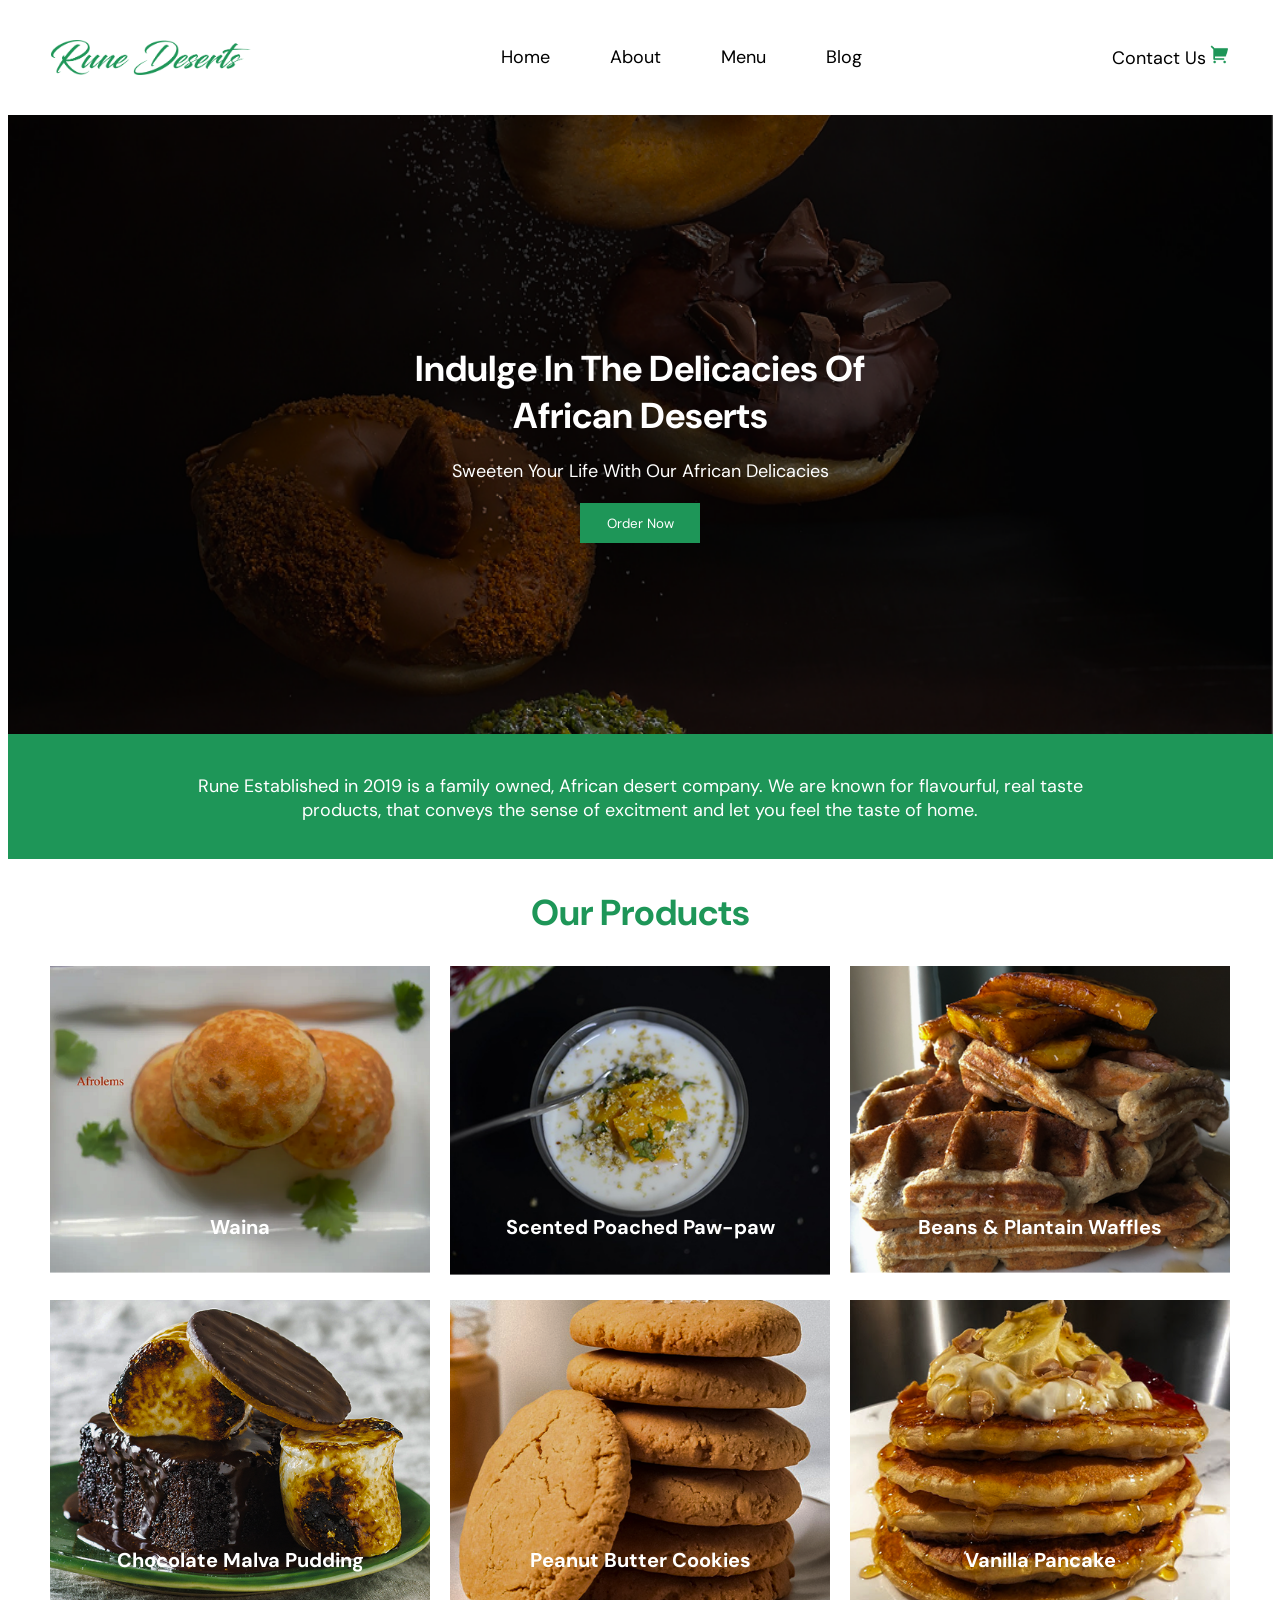
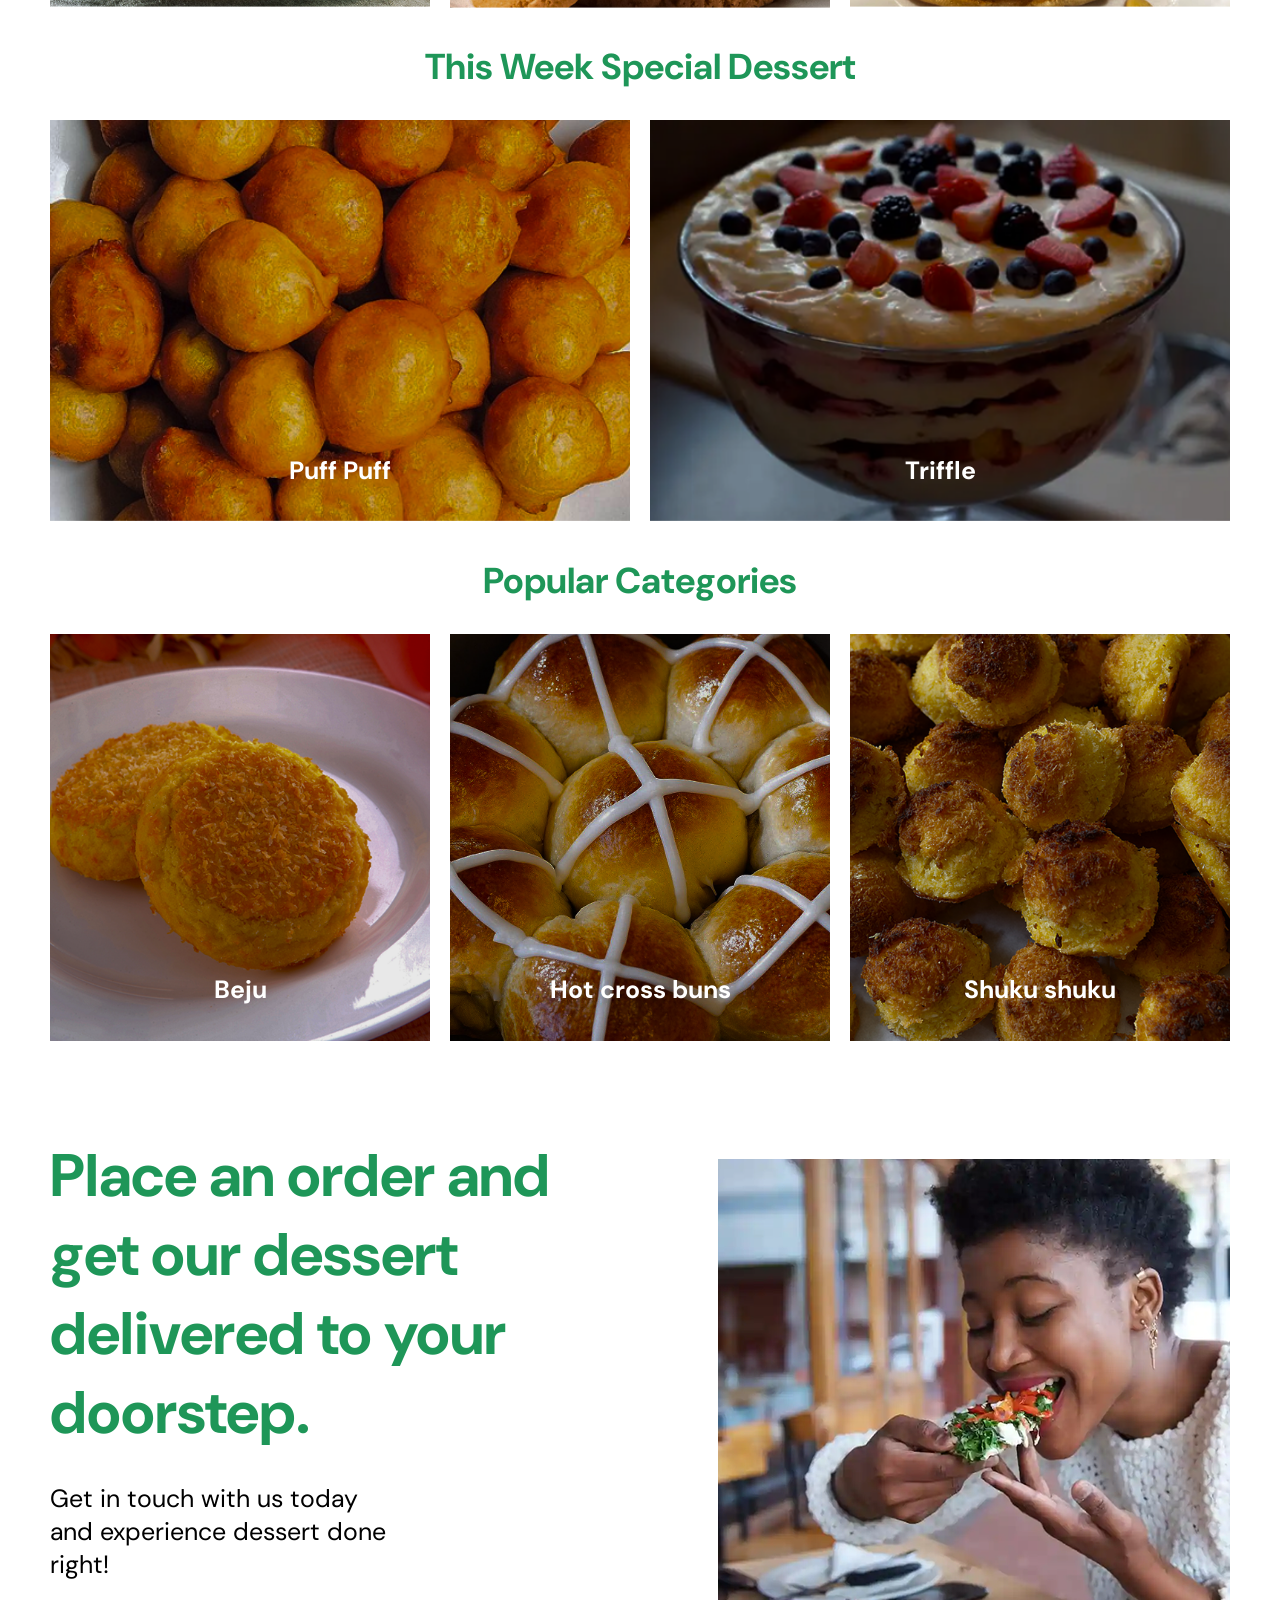
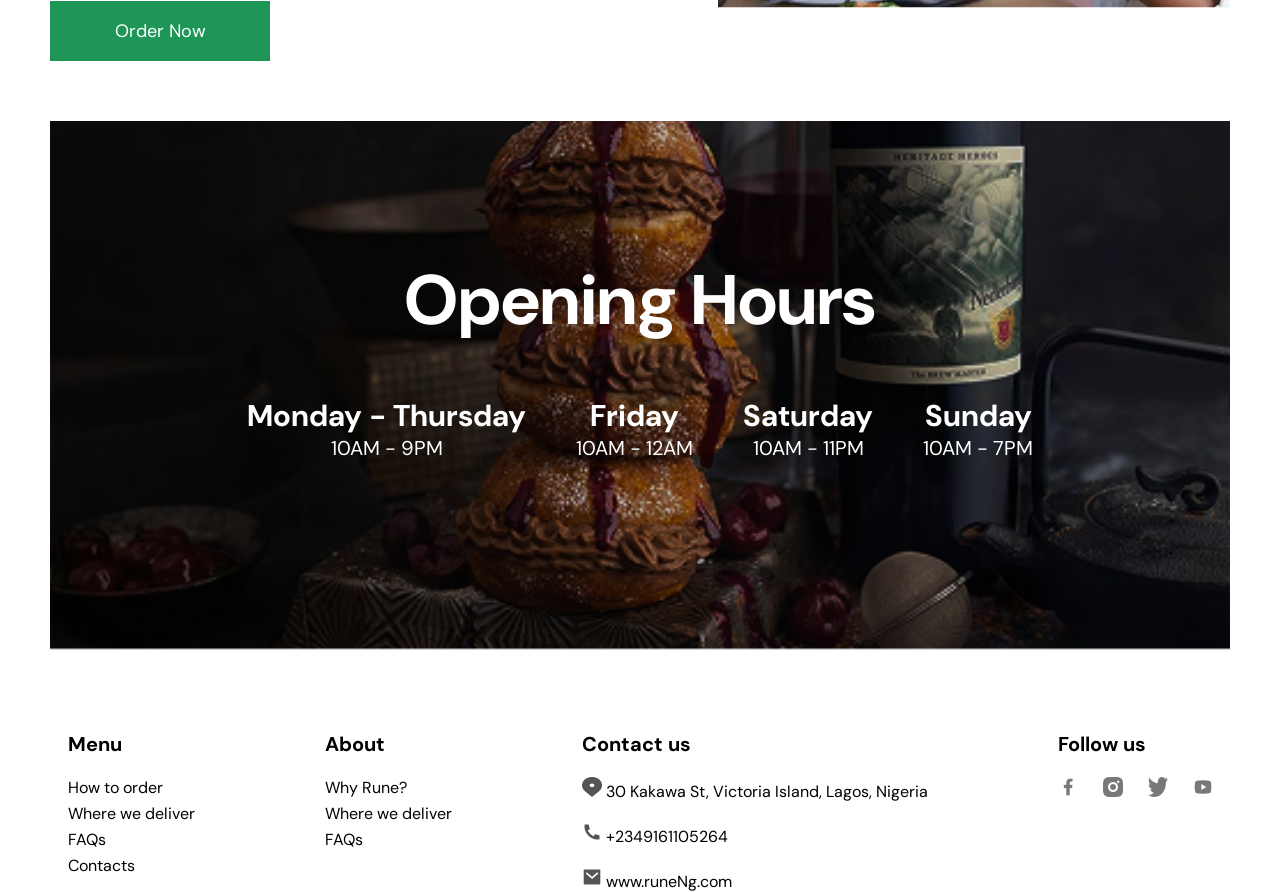
==== index.html @ 97c06a0a "first commit" ====
<!DOCTYPE html>
<html lang="en">
<head>
    <meta charset="UTF-8">
    <meta name="viewport" content="width=device-width, initial-scale=1.0">
    <title>Rune Deserts</title>
    <link rel="stylesheet" href="style.css">
</head>
<body>
    <div class="desktop">
        <header>
            <img class="header-h1" src="/images//Rune Deserts.png" alt="">
            <nav>
                <a href="/index.html">Home</a>
                <a href="/about.html">About</a>
                <a href="/menu.html">Menu</a>
                <a href="/blog.html">Blog</a>
            </nav>
            <div class="header-right">
                <a href="Contact Us">Contact Us</a>
                <img src="/images/Frame.png" alt="Frame">
            </div>
        </header>
        <main>
            <img src="/images/index-images/main-image.png" alt="main-image">
            <div class="hug">
                <h1>Indulge In The Delicacies Of African Deserts</h1>
                <p>Sweeten Your Life With Our African Delicacies</p>
                <button>Order Now</button>
            </div>
        </main>
        <p class="header-p">
            Rune Established in 2019 is a family owned, African 
            desert company. We are known for flavourful, real 
            taste products, that conveys the sense of excitment 
            and let you feel the taste of home.
        </p>
        <section>
            <h1 class="first-section-h1">Our Products</h1>
            <div class="our-products">
                <div class="product-images">
                    <img src="/images/index-images/Rectangle 4.png" alt="4">
                    <h1>Waina</h1>
                </div>
                <div class="product-images">
                    <img src="/images/index-images/Rectangle 5.png" alt="5">
                    <h1>Scented Poached Paw-paw</h1>
                </div>
                <div class="product-images">
                    <img src="/images/index-images/Rectangle 6.png" alt="6">
                    <h1>Beans & Plantain Waffles</h1>
                </div>
                <div class="product-images">
                    <img src="/images/index-images/Rectangle 7.png" alt="7">
                    <h1>Chocolate Malva Pudding</h1>
                </div>
                <div class="product-images">
                    <img src="/images/index-images/Rectangle 8.png" alt="8">
                    <h1>Peanut Butter Cookies</h1>
                </div>
                <div class="product-images">
                    <img src="/images/index-images/Rectangle 9.png" alt="9">
                    <h1>Vanilla Pancake</h1>
                </div>
            </div>
            <h1 class="second-section-h1">This Week Special Dessert</h1>
            <div class="special-dessert">
                <div class="special-images">
                    <img src="/images/index-images/Rectangle 11.png" alt="11">
                    <h1>Puff Puff</h1>
                </div>
                <div class="special-images">
                    <img src="/images/index-images/Rectangle 10.png" alt="10">
                    <h1>Triffle</h1>
                </div>
            </div>
            <h1 class="third-section-h1">Popular Categories</h1>
            <div class="popular-categories">
                <div class="popular-images">
                    <img src="/images/index-images/Rectangle 20.png" alt="20">
                    <h1>Beju</h1>
                </div>
                <div class="popular-images">
                    <img src="/images/index-images/Rectangle 21.png" alt="21">
                    <h1>Hot cross buns</h1>
                </div>
                <div class="popular-images">
                    <img src="/images/index-images/Rectangle 22.png" alt="22">
                    <h1>Shuku shuku</h1>
                </div>
            </div>
            <div class="order">
                <div class="left-side">
                    <h1>
                        Place an order and get our dessert delivered to 
                        your doorstep.
                    </h1>
                    <p>
                        Get in touch with us today and experience dessert 
                        done right!
                    </p>
                    <button>Order Now</button>
                </div>
                <img class="right-side" src="/images/index-images/Rectangle 23.png" alt="23">
            </div>
            <div class="opening-hours">
                <img src="/images/index-images/Rectangle 16.png" alt="16">
                <div class="container">
                    <h1>Opening Hours</h1>
                    <div class="days">
                        <div class="opening-days">
                            <h2>Monday - Thursday</h2>
                            <p>10AM - 9PM</p>
                        </div>
                        <div class="opening-days">
                            <h2>Friday</h2>
                            <p>10AM - 12AM</p>
                        </div>
                        <div class="opening-days">
                            <h2>Saturday</h2>
                            <p>10AM - 11PM</p>
                        </div>
                        <div class="opening-days">
                            <h2>Sunday</h2>
                            <p>10AM - 7PM</p>
                        </div>
                    </div>
                </div>
            </div>
        </section>
        <footer>
            <div class="foot">
                <h1>Menu</h1>
                <div class="menu-links">
                    <a href="How to order">How to order</a>
                    <a href="Where we deliver">Where we deliver</a>
                    <a href="FAQs">FAQs</a>
                    <a href="Contacts">Contacts</a>
                </div>
            </div>
            <div class="foot">
                <h1>About</h1>
                <div class="about-links">
                    <a href="Why Rune?">Why Rune?</a>
                    <a href="Where we deliver">Where we deliver</a>
                    <a href="FAQs">FAQs</a>
                </div>
            </div>
            <div class="foot">
                <h1>Contact us</h1>
                <div class="contact-links">
                    <div class="contact-link">
                        <img src="/images/Vector.png" alt="">
                        <a href="Location">30 Kakawa St, Victoria Island, Lagos, Nigeria</a>
                    </div>
                    <div class="contact-link">
                        <img src="/images/Frame (4).png" alt="">
                        <a href="Number">+2349161105264</a>
                    </div>
                    <div class="contact-link">
                        <img src="/images/Frame (1).png" alt="">
                        <a href="www.runeNg.com">www.runeNg.com</a>
                    </div>                         
                </div>
            </div>
            <div class="follow-us">
                <h1>Follow us</h1>
                <div class="follow-links">
                    <img src="/images/Frame (2).png" alt="">
                    <img src="/images/Vector (1).png" alt="">
                    <img src="/images/Vector (2).png" alt="">
                    <img src="/images/Frame (3).png" alt="">
                </div>
            </div>
        </footer>
    </div>
    <!-- Break into mobile mode -->
     <div class="mobile-body">
        <div class="mobile-header">
            <h1>Hello world!</h1>
        </div>
        <div class="mobile-main">

        </div>
        <div class="mobile-section">

        </div>
     </div>
</body> 
</html>
---- style.css ----
@import url('https://fonts.googleapis.com/css2?family=DM+Sans:ital,opsz,wght@0,9..40,100..1000;1,9..40,100..1000&display=swap');

*{
    margin: 0;
    padding: 0;
    box-sizing: border-box;
    background-color: white;
    font-family: 'DM Sans', sans-serif;
}

body{
    width: 100%;
    display: flex;
    align-items: center;
    flex-direction: column;
}

.desktop{
    display: flex;
    align-items: center;
    justify-content: center;
    flex-direction: column;
}

header{
    display: flex;
    align-items: center;
    padding: 40px;
    gap: 250px;
}

.header-h1{
    width: 200px;
}

nav{
    display: flex;
    gap: 60px;
}

nav a{
    text-decoration: none;
    color: black;
    font-size: 18px;
}

.header-right a{
    color: black;
    font-size: 18px;
    text-decoration: none;
}

.header-right img{
    width: 20px;
    height: 20px;
}

main{
    display: flex;
    align-items: center;
    justify-content: center;
    position: relative;
}

main img{
    width: 1265px;
    height: auto;
}

.hug{
    width: 517px;
    background: none;
    display: flex;
    flex-direction: column;
    align-items: center;
    position: absolute;
}

.hug h1{
    font-size: 36px;
    color: white;
    margin-top: 40px;
    background: none;
    text-align: center;
}

.hug p{
    font-size: 18px;
    color: white;
    margin-top: 20px;
    background: none;
    text-align: center;
}

.hug button{
    width: 120px;
    height: 40px;
    background-color: #1E9658;
    color: white;
    border: none;
    margin-top: 20px;
    cursor: pointer;
}

.header-p{
    width: 1265px;
    height: 125px;
    background-color: #1E9658;
    font-size: 18px;
    color: white;
    text-align: center;
    padding-top: 40px;
    padding-bottom: 40px;
    padding-left: 190px;
    padding-right: 190px;
}

.first-section-h1{
    font-size: 36px;
    color: #1E9658;
    background: none;
    padding-top: 30px;
    padding-bottom: 30px;
}

section{
    display: flex;
    flex-direction: column;
    align-items: center;
}

.our-products{
    display: grid;
    grid-template-columns: repeat(3, 1fr);
    gap: 20px;
    margin-left: 42px;
    margin-right: 42px;
}

.product-images{
    position: relative;
}

.product-images img{
    width: 380px;
    height: auto;
}

.product-images h1{
    text-align: center;
    position: absolute;
    width: 380px;
    bottom: 40px;
    color: white;
    font-size: 20px;
    background: none;
}

.second-section-h1{
    font-size: 36px;
    color: #1E9658;
    background: none;
    padding-top: 30px;
    padding-bottom: 30px;
}

.special-dessert{
    display: flex;
    gap: 20px;
}

.special-images{
    position: relative;
}

.special-images img{
    width: 580px;
    height: auto;
}

.special-images h1{
    text-align: center;
    position: absolute;
    width: 580px;
    bottom: 40px;
    color: white;
    font-size: 25px;
    background: none;
}

.third-section-h1{
    font-size: 36px;
    color: #1E9658;
    background: none;
    padding-top: 30px;
    padding-bottom: 30px;
}

.popular-categories{
    display: flex;
    flex-direction: row;
    gap: 20px;
}

.popular-images{
    position: relative;
}

.popular-images img{
    width: 380px;
    height: auto;
}

.popular-images h1{
    text-align: center;
    position: absolute;
    width: 380px;
    bottom: 40px;
    color: white;
    font-size: 25px;
    background: none;
}

.order{
    display: flex;
    align-items: center;
    justify-content: center;
    gap: 68px;
    padding-top: 60px;
    margin-left: 42px;
    margin-right: 42px;
}

.left-side{
    width: 600px;
    display: flex;
    flex-direction: column;
}

.left-side h1{
    font-size: 60px;
    color: #1E9658;
    background: none;
    padding-top: 30px;
    padding-bottom: 30px;
}

.left-side p{
    font-size: 25px;
    color: black;
    background: none;
    width: 350px;
}

.left-side button{
    width: 220px;
    height: 60px;
    font-size: 18px;
    background-color: #1E9658;
    color: white;
    border: none;
    margin-top: 20px;
    cursor: pointer;
}

.opening-hours{
    position: relative;
    display: flex;
    flex-direction: column;
    align-items: center;
    text-align: center;
    padding-top: 60px;
    padding-bottom: 60px;
}

.opening-hours img{
    width: 1180px;
    height: auto;
    margin-bottom: 20px;
}

.container{
    position: absolute;
    bottom: 250px;
    display: flex;
    flex-direction: column;
    align-items: center;
    text-align: center;
    background: none;
    gap: 30px;
}

.opening-hours h1{
    font-size: 70px;
    color: white;
    background: none;
    padding-bottom: 20px;
}

.days{
    display: flex;
    gap: 50px;
    background: none;
}

.opening-days{
    display: flex;
    flex-direction: column;
    align-items: center;
    margin-bottom: 20px;
    background: none;
}

.opening-days h2{
    font-size: 30px;
    color: white;
    background: none;
}

.opening-days p{
    font-size: 20px;
    color: white;
    background: none;
}

footer{
    display: flex;
    justify-content: center;
    gap: 130px;
}

.foot{
    display: flex;
    flex-direction: column;
    gap: 20px;
}

.foot h1{
    font-size: 20px;
}

.menu-links{
    display: flex;
    flex-direction: column;
    gap: 5px;
}

.menu-links a{
    color: black;
    text-decoration: none;
}

.about-links{
    display: flex;
    flex-direction: column;
    gap: 5px;
}

.about-links a{
    color: black;
    text-decoration: none;
}

.contact-links{
    display: flex;
    flex-direction: column;
    gap: 20px;
}

.contact-link img{
    width: 20px;
    height: 20px;
}

.contact-link a{
    color: black;
    text-decoration: none;
}

.follow-us{
    display: flex;
    flex-direction: column;
    gap: 20px;
}

.follow-us h1{
    font-size: 20px;
}

.follow-links{
    display: flex;
    gap: 25px;
}

.follow-links img{
    width: 20px;
    height: 20px;
}

.mobile-body{
    display: none;
}

@media screen and (max-width:375px){
    .desktop{
        display: none;
    }

    .mobile-body{
        display: flex;
        align-items: center;
        justify-content: center;
        flex-direction: column;
        width: 100%;
    }

    .mobile-header{
        display: flex;
    }

    .mobile-header h1{
    }

}
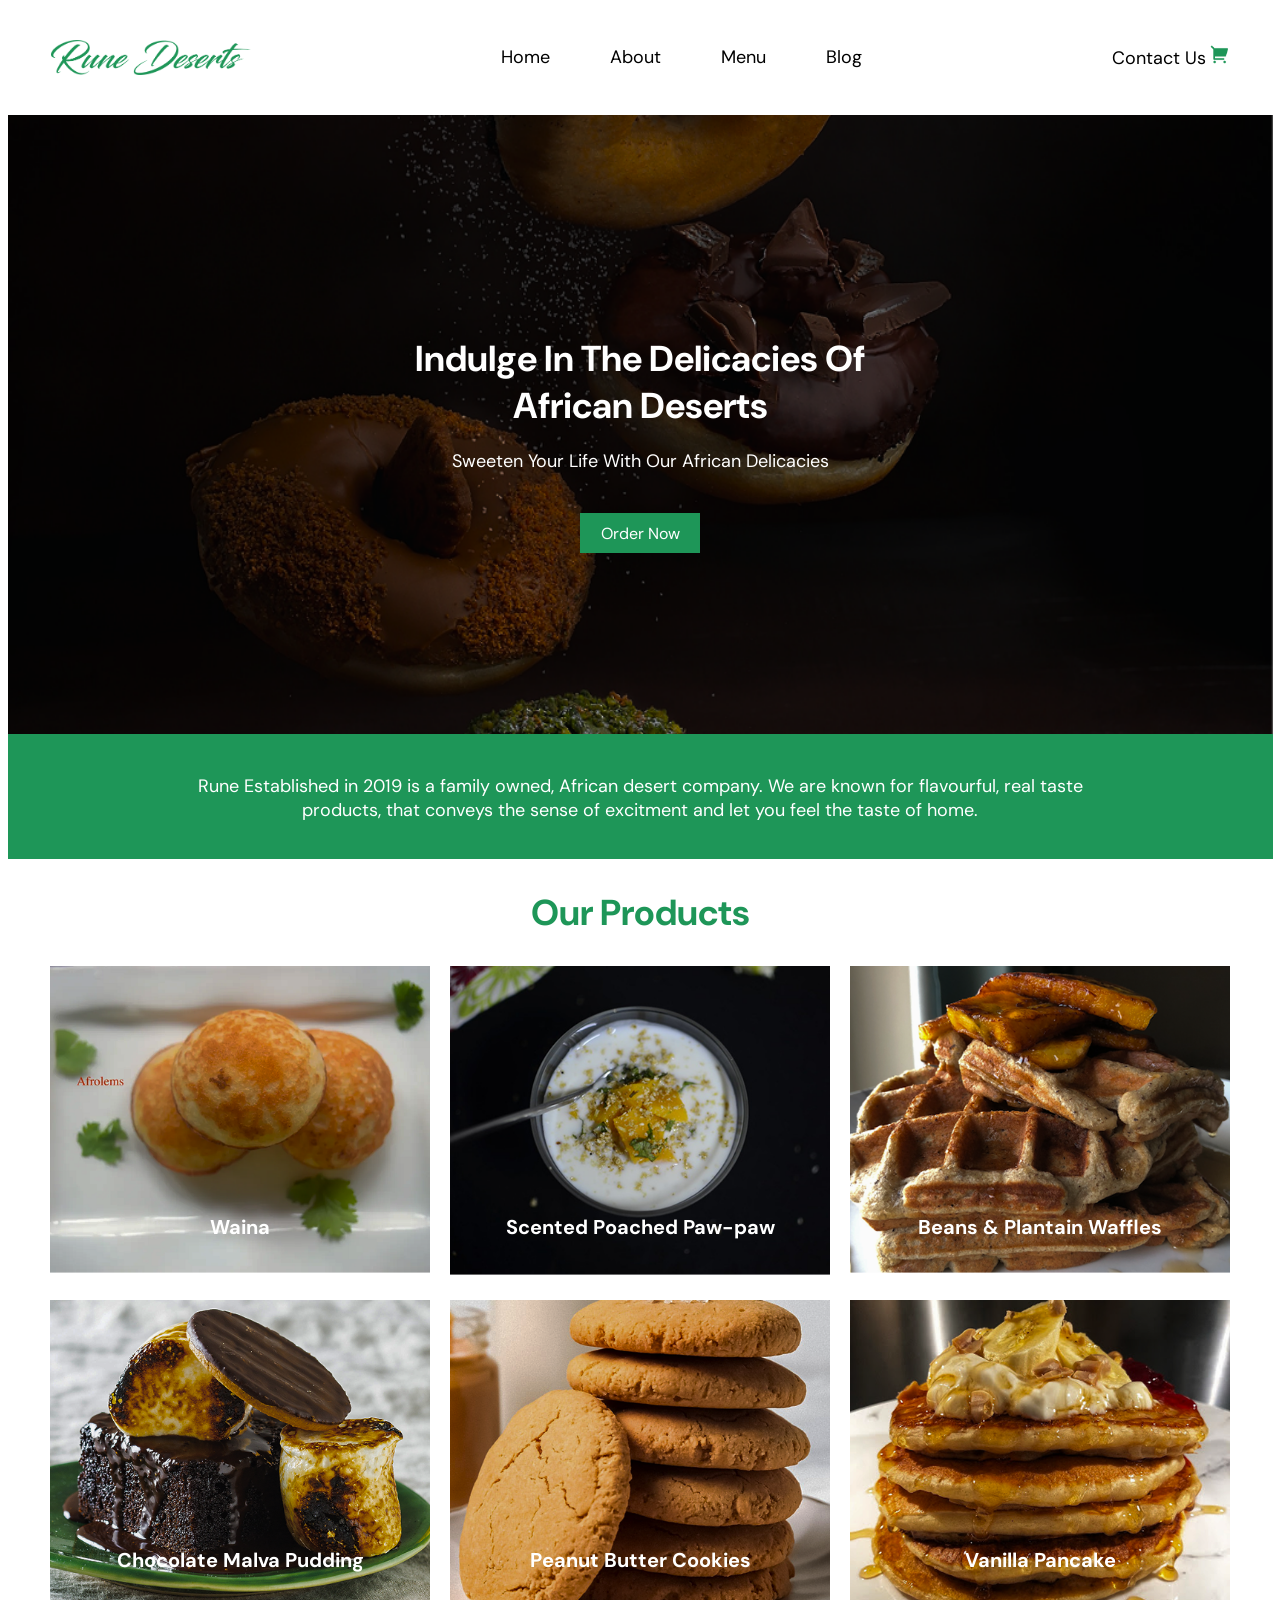
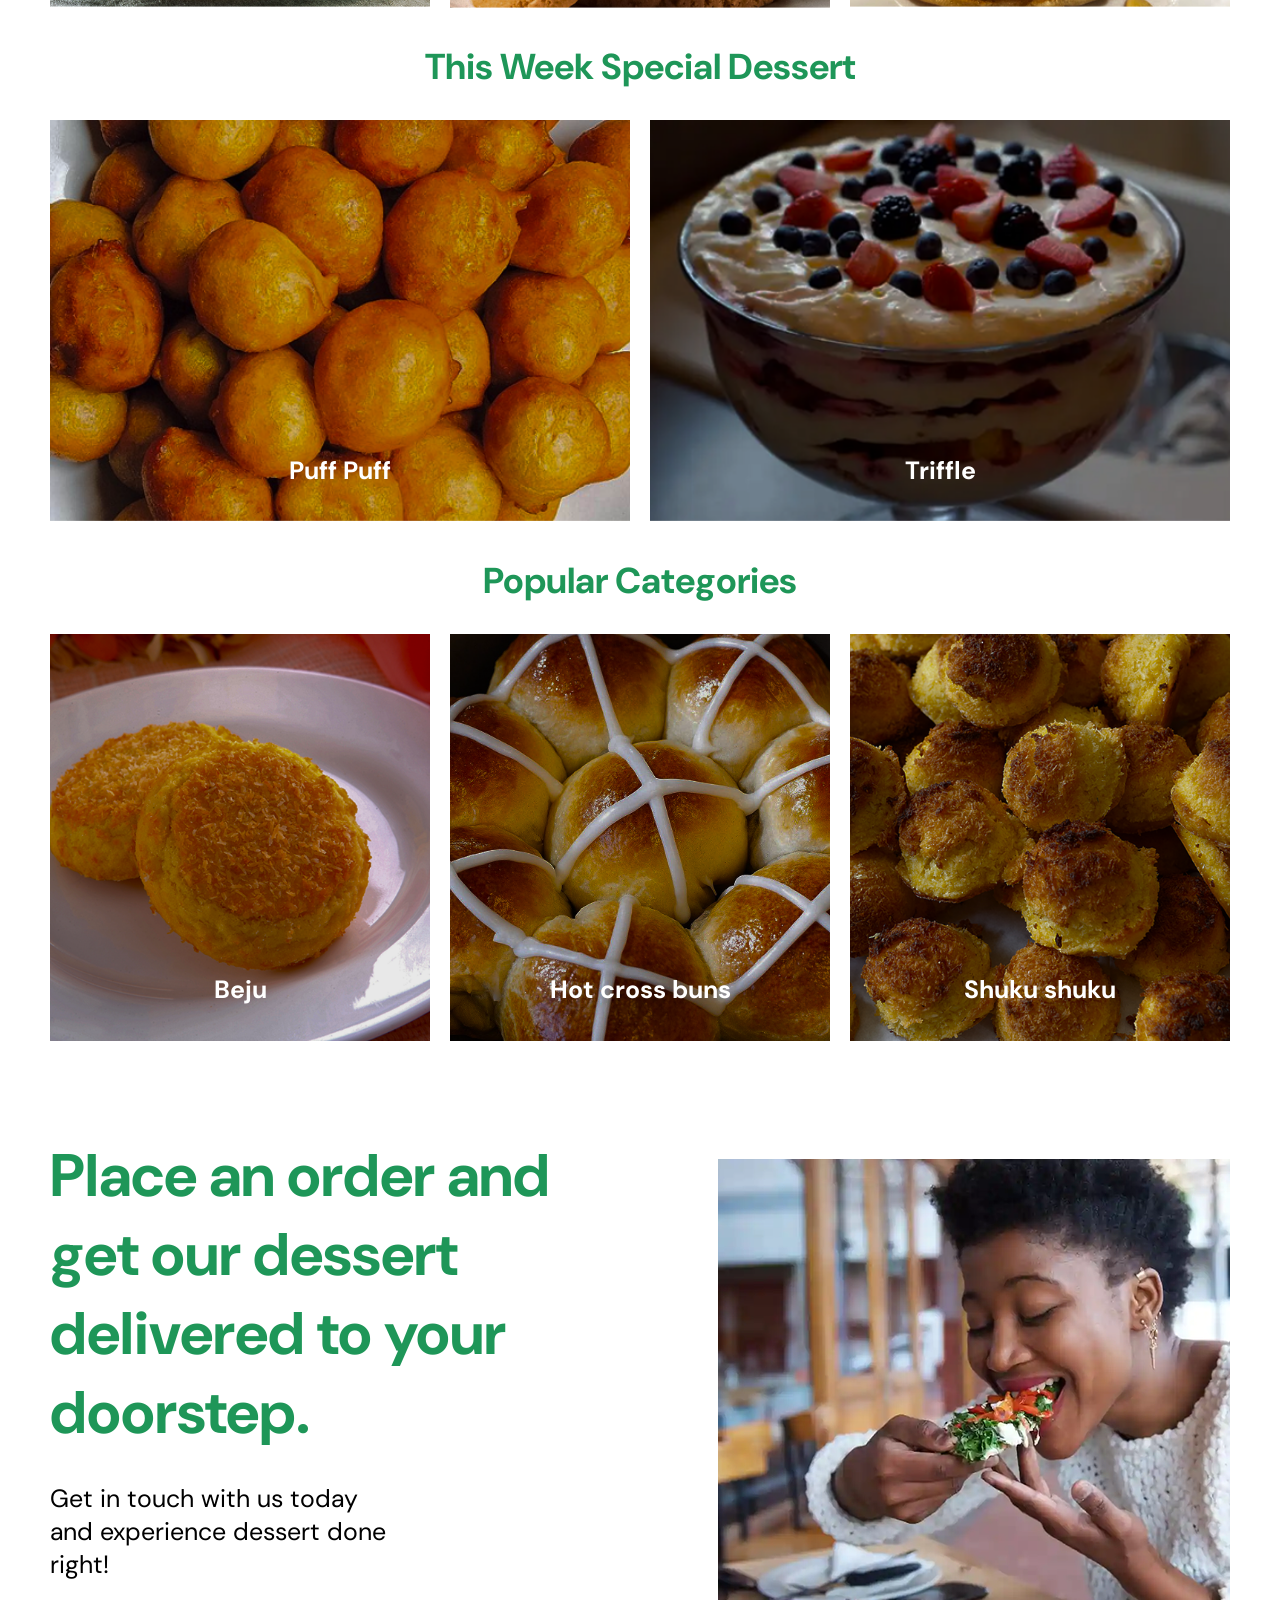
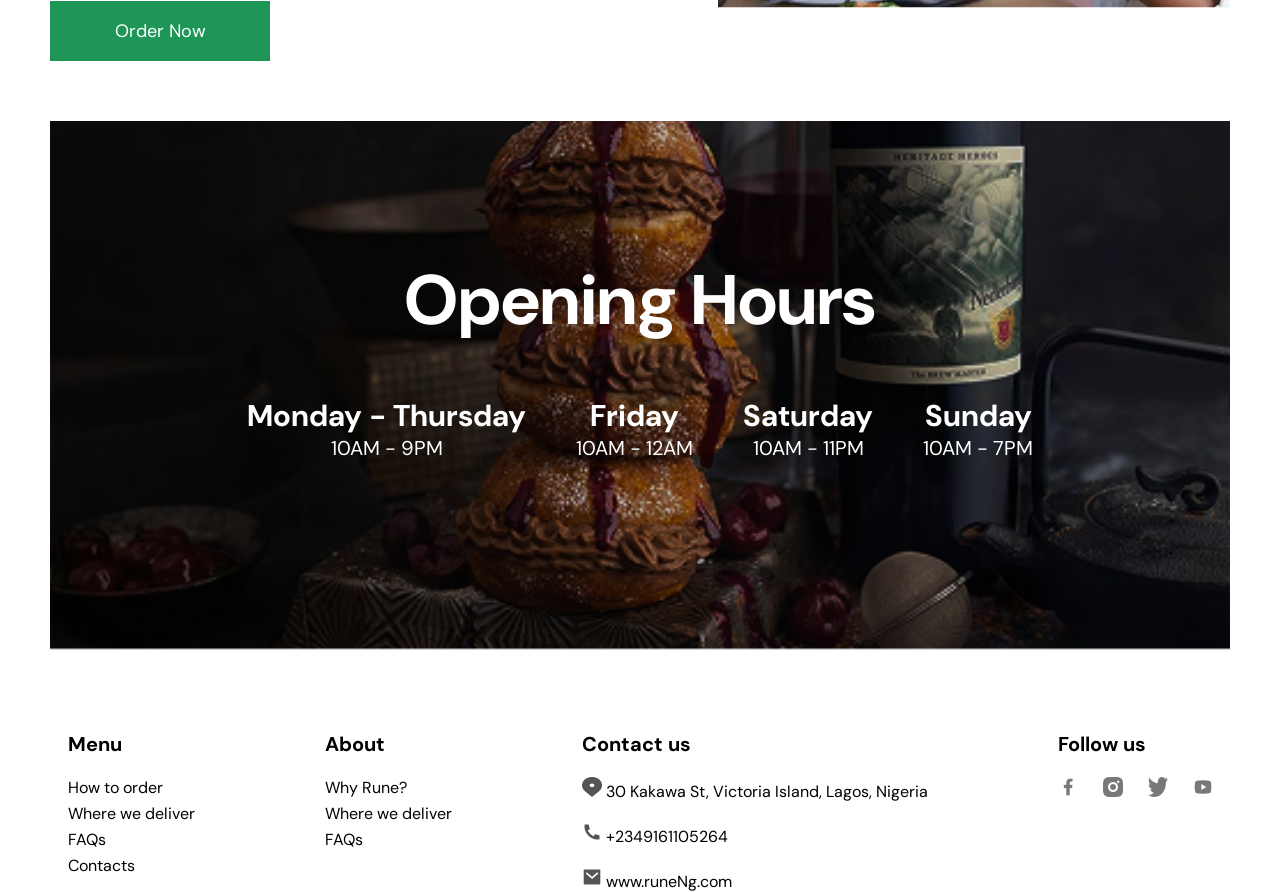
==== commit a2bf9390: "Turned order button to order link and lined it t order.html. Styled order link in style.css" ====
--- a/index.html
+++ b/index.html
@@ -17,7 +17,7 @@
                 <a href="/blog.html">Blog</a>
             </nav>
             <div class="header-right">
-                <a href="Contact Us">Contact Us</a>
+                <a href="/contact.html">Contact Us</a>
                 <img src="/images/Frame.png" alt="Frame">
             </div>
         </header>
@@ -26,7 +26,7 @@
             <div class="hug">
                 <h1>Indulge In The Delicacies Of African Deserts</h1>
                 <p>Sweeten Your Life With Our African Delicacies</p>
-                <button>Order Now</button>
+                <a href="/order.html">Order Now</a>
             </div>
         </main>
         <p class="header-p">
@@ -175,7 +175,7 @@
         </footer>
     </div>
     <!-- Break into mobile mode -->
-     <div class="mobile-body">
+     <div class="mobile">
         <div class="mobile-header">
             <h1>Hello world!</h1>
         </div>
--- a/style.css
+++ b/style.css
@@ -92,14 +92,15 @@
     text-align: center;
 }
 
-.hug button{
+.hug a{
+    text-decoration: none;
+    background-color: #1E9658;
+    color: white; 
     width: 120px;
     height: 40px;
-    background-color: #1E9658;
-    color: white;
-    border: none;
-    margin-top: 20px;
-    cursor: pointer;
+    text-align: center;
+    padding-top: 10px;
+    margin-top: 40px;
 }
 
 .header-p{
@@ -397,16 +398,16 @@
     height: 20px;
 }
 
-.mobile-body{
+.mobile{
     display: none;
 }
 
-@media screen and (max-width:375px){
+/* @media screen and (max-width:375px){
     .desktop{
         display: none;
     }
 
-    .mobile-body{
+    .mobile{
         display: flex;
         align-items: center;
         justify-content: center;
@@ -421,4 +422,4 @@
     .mobile-header h1{
     }
 
-}+} */
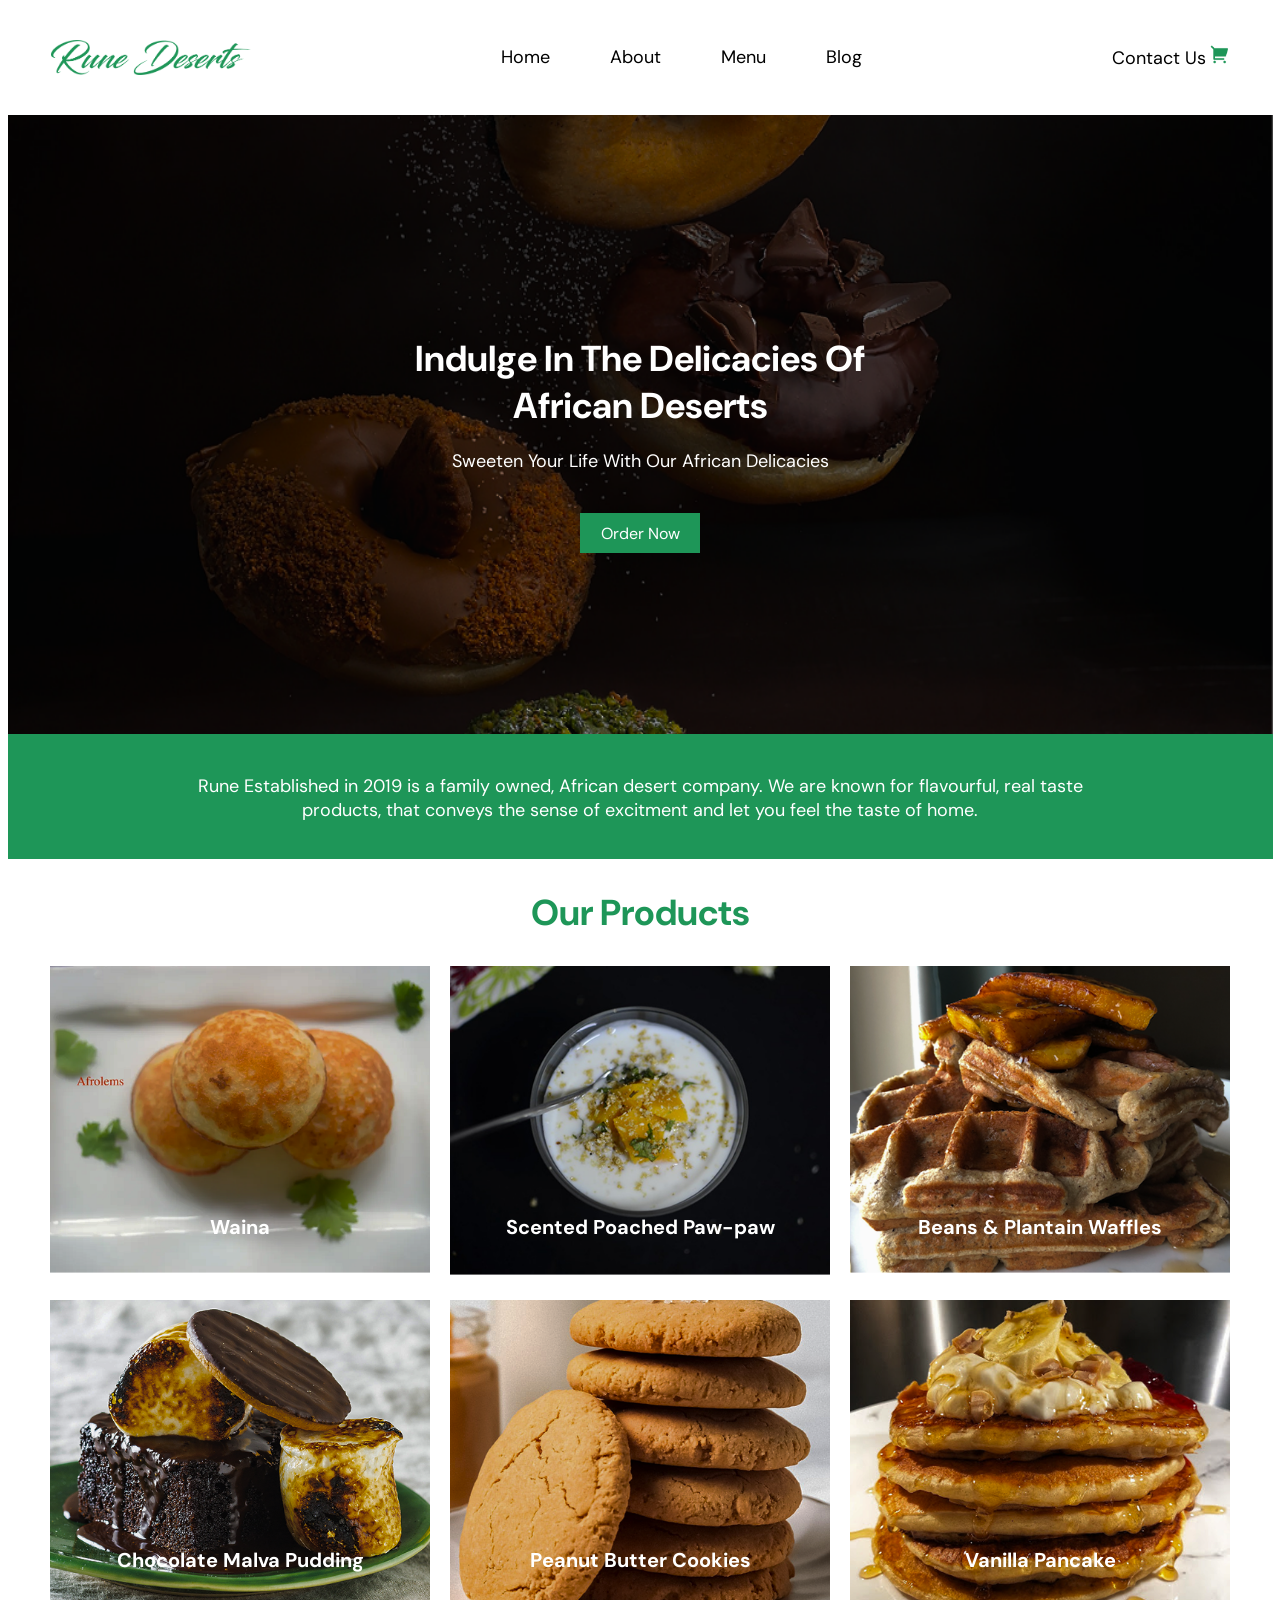
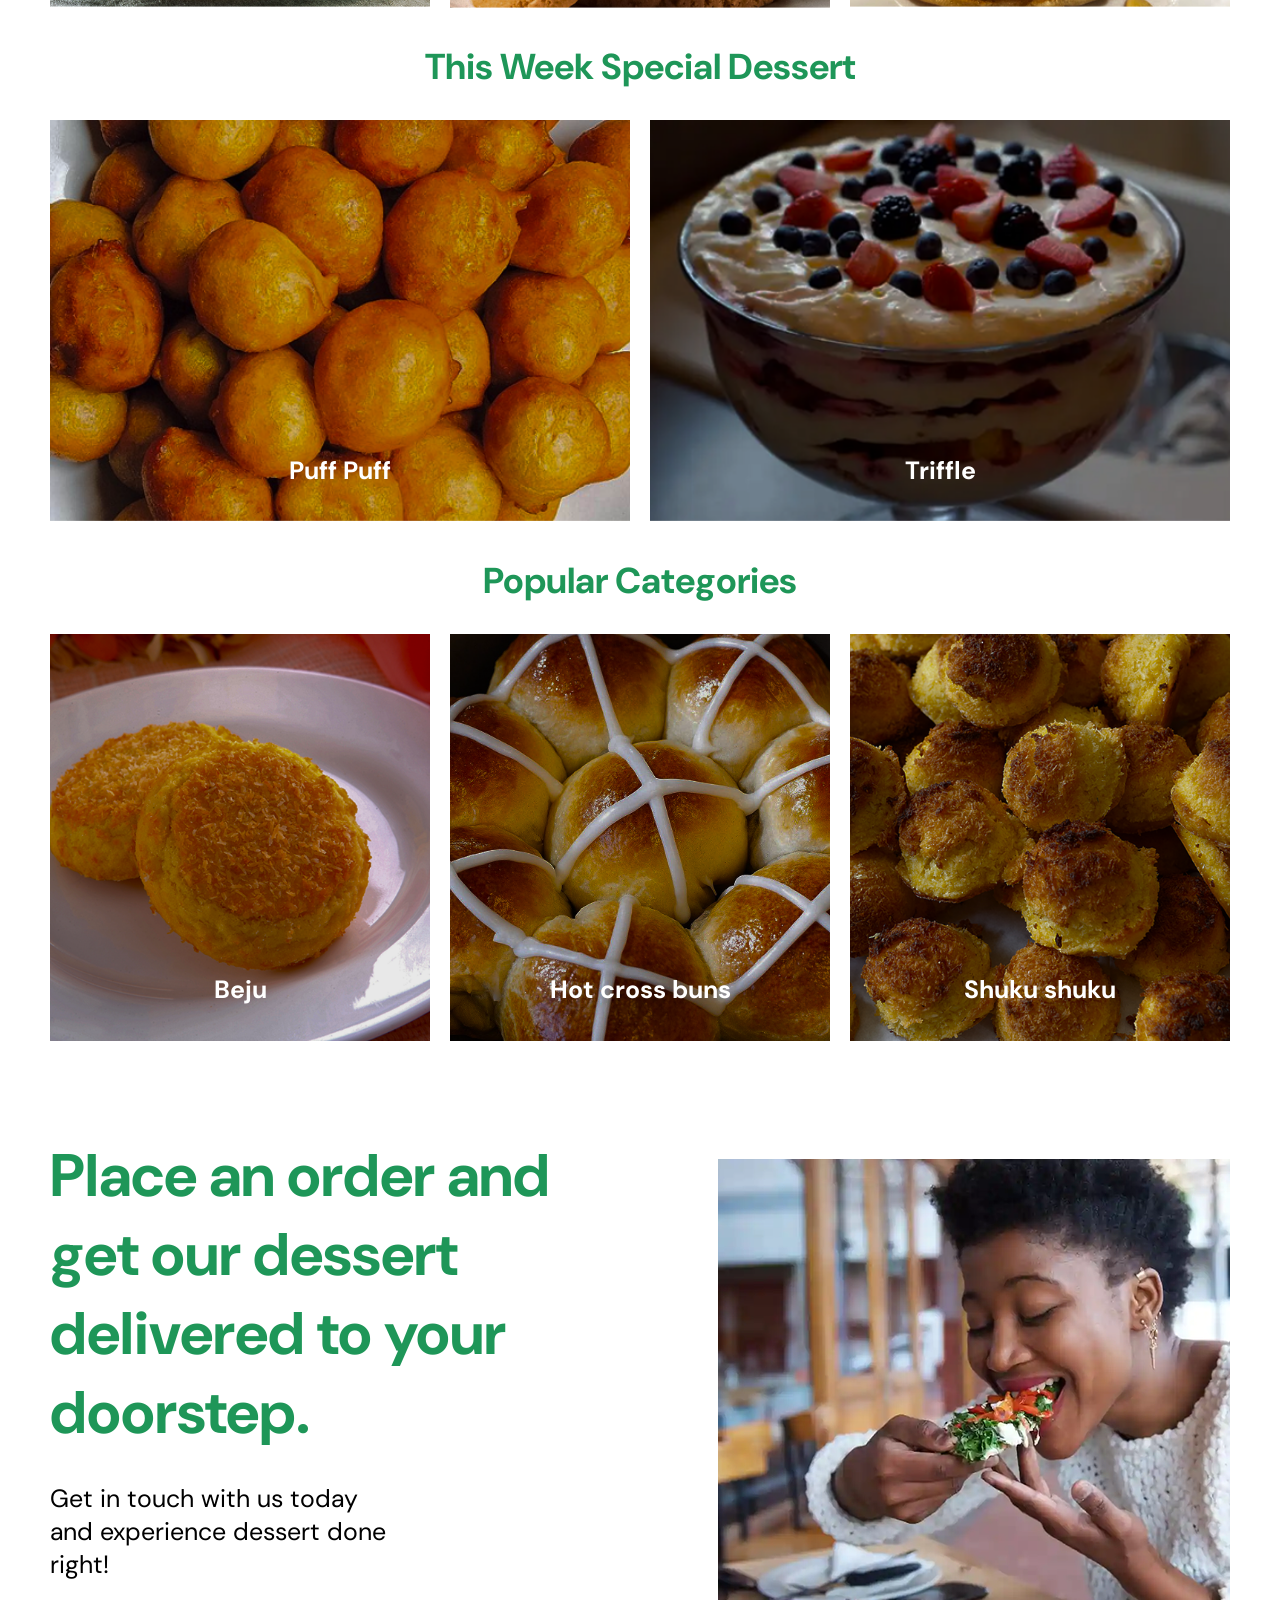
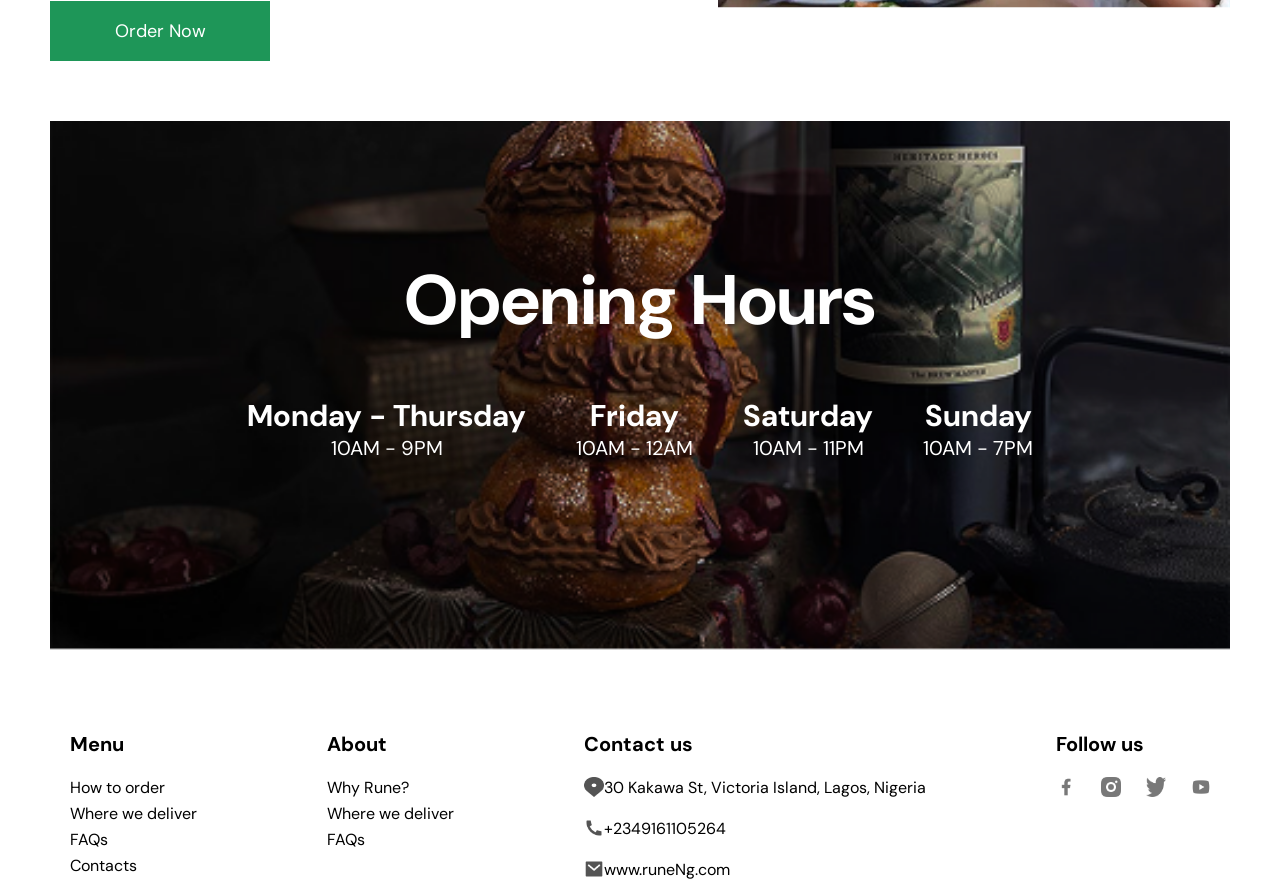
==== commit fab08ad6: "Added no backgound repeat to main in blog.css" ====
--- a/index.html
+++ b/index.html
@@ -183,7 +183,6 @@
 
         </div>
         <div class="mobile-section">
-
         </div>
      </div>
 </body> 
--- a/style.css
+++ b/style.css
@@ -368,6 +368,11 @@
     gap: 20px;
 }
 
+.contact-link{
+    display: flex;
+    align-items: center;
+}
+
 .contact-link img{
     width: 20px;
     height: 20px;
@@ -402,7 +407,7 @@
     display: none;
 }
 
-/* @media screen and (max-width:375px){
+@media screen and (max-width:375px){
     .desktop{
         display: none;
     }
@@ -420,6 +425,6 @@
     }
 
     .mobile-header h1{
+        color: blue;
     }
-
-} */+}
